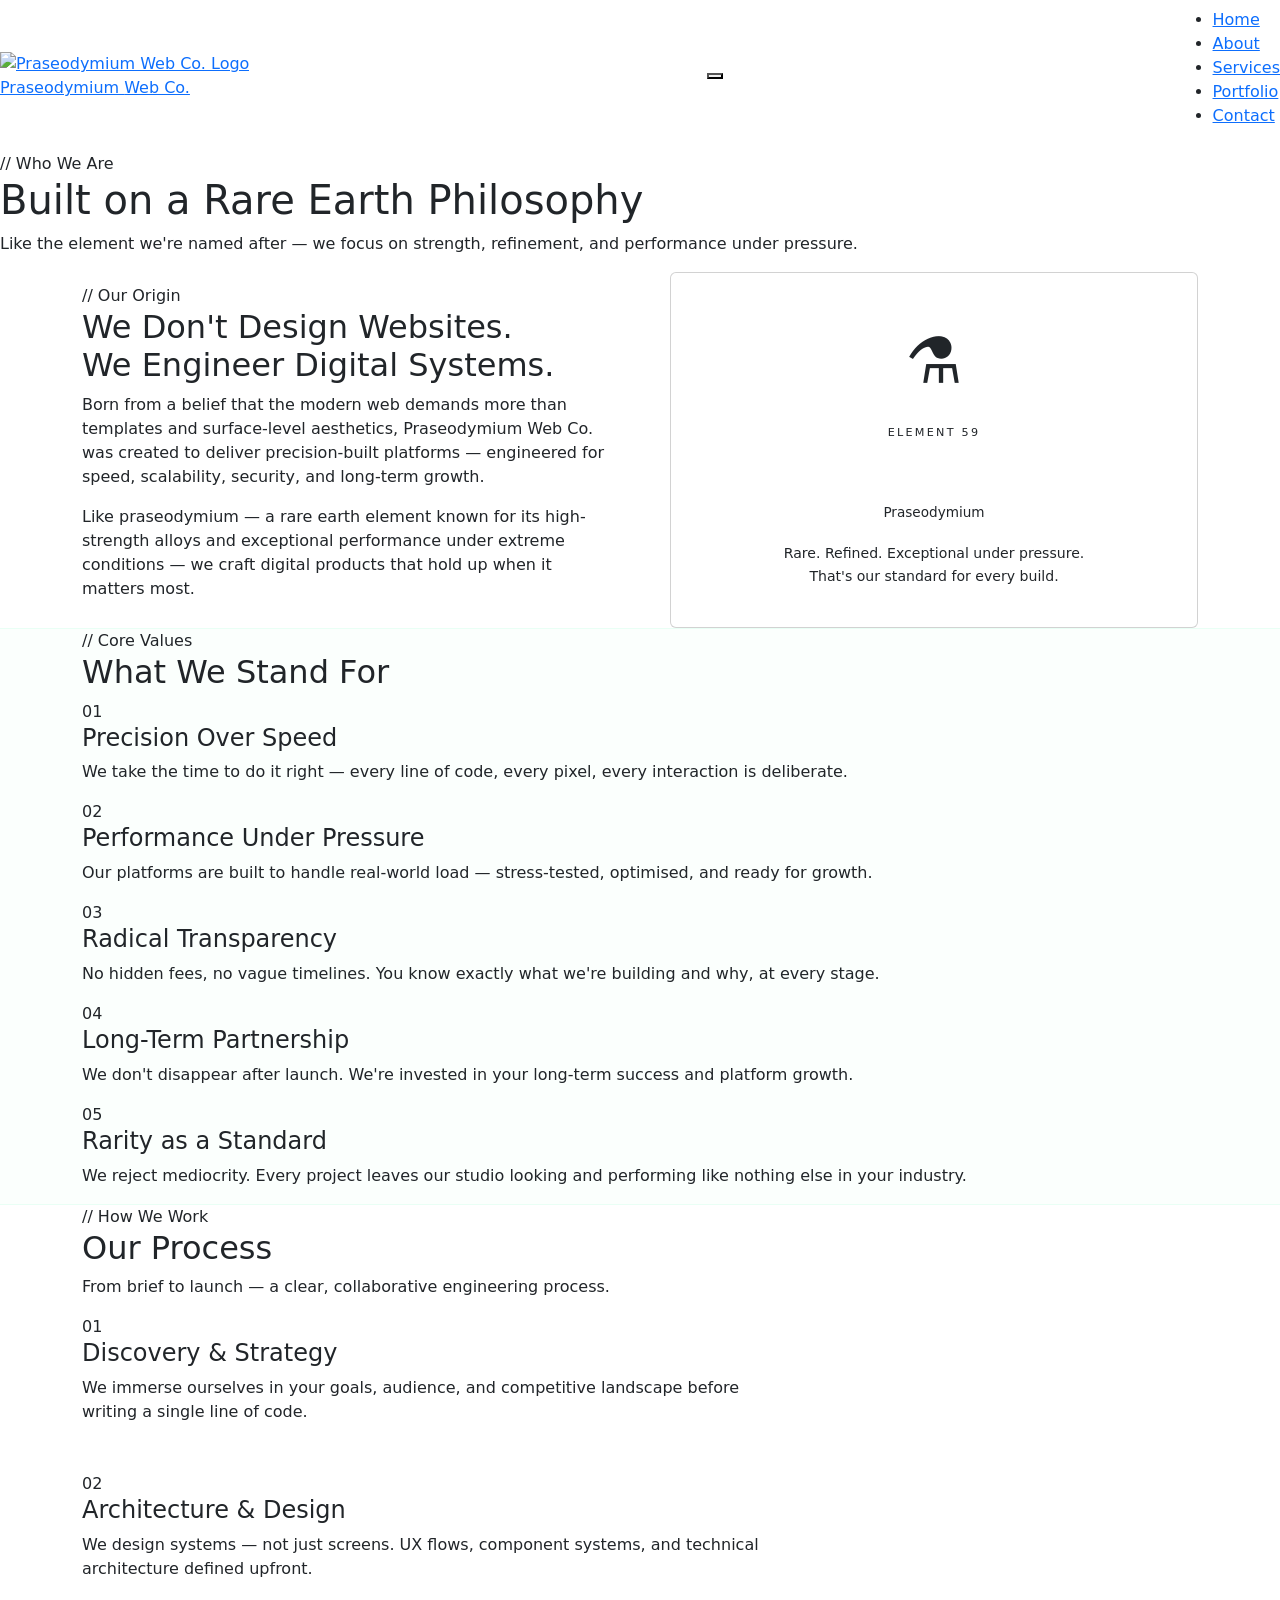
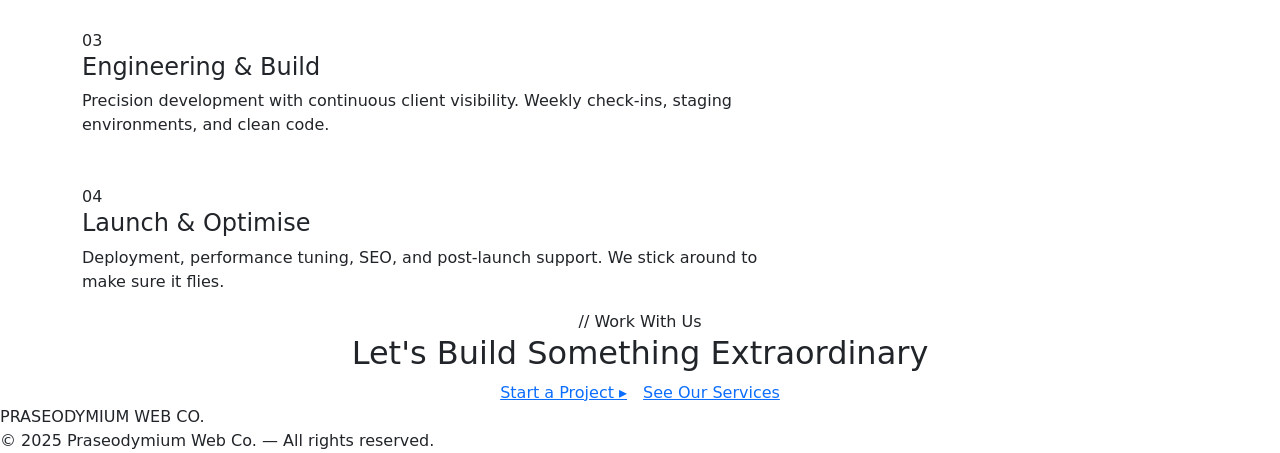
==== about.html @ 17d99cbe "Add Bootstrap CSS and change page title to 'Contact' Added Bootstrap CSS link and updated title." ====
<!DOCTYPE html>
<html lang="en">
<head>
  <meta charset="UTF-8">
  <meta name="viewport" content="width=device-width, initial-scale=1">
  <title>About — Praseodymium Web Co.</title>
  <link rel="stylesheet" href="css/style.css">
  <link href="https://cdn.jsdelivr.net/npm/bootstrap@5.3.3/dist/css/bootstrap.min.css" rel="stylesheet">
  <title>Contact — Praseodymium Web Co.</title>
</head>
<body>

<!-- NAVBAR -->
<nav class="navbar">
  <a class="nav-logo" href="index.html">
    <img src="assets/logo.png" alt="Praseodymium Web Co. Logo">
    <div class="nav-logo-text">
      Praseodymium
      <span>Web Co.</span>
    </div>
  </a>
  <button class="nav-toggle" aria-label="Toggle menu">
    <span></span><span></span><span></span>
  </button>
  <ul class="nav-links">
    <li><a href="index.html">Home</a></li>
    <li><a href="about.html">About</a></li>
    <li><a href="services.html">Services</a></li>
    <li><a href="portfolio.html">Portfolio</a></li>
    <li><a href="contact.html" class="nav-cta">Contact</a></li>
  </ul>
</nav>

<div class="page-content">

  <!-- PAGE HERO -->
  <div class="page-hero">
    <div class="section-label">// Who We Are</div>
    <h1>Built on a <span class="hl-green">Rare Earth</span> Philosophy</h1>
    <p>Like the element we're named after — we focus on strength, refinement, and performance under pressure.</p>
  </div>

  <!-- ORIGIN -->
  <section>
    <div class="container">
      <div style="display:grid; grid-template-columns:1fr 1fr; gap:60px; align-items:center;" class="reveal">
        <div>
          <div class="section-label">// Our Origin</div>
          <h2 class="section-title">We Don't <span class="hl-green">Design Websites.</span><br>We Engineer Digital Systems.</h2>
          <p style="color:var(--text-dim); margin-bottom:16px;">
            Born from a belief that the modern web demands more than templates and surface-level aesthetics,
            Praseodymium Web Co. was created to deliver precision-built platforms — engineered for speed,
            scalability, security, and long-term growth.
          </p>
          <p style="color:var(--text-dim);">
            Like praseodymium — a rare earth element known for its high-strength alloys and exceptional
            performance under extreme conditions — we craft digital products that hold up when it matters most.
          </p>
        </div>
        <div>
          <div class="card" style="padding:40px; text-align:center;">
            <div style="font-size:4rem; margin-bottom:16px; filter:drop-shadow(0 0 16px var(--green-glow));">⚗️</div>
            <div style="font-family:var(--font-mono); font-size:0.7rem; color:var(--green); letter-spacing:0.2em; margin-bottom:8px;">ELEMENT 59</div>
            <div style="font-family:var(--font-head); font-size:2rem; font-weight:900; color:#fff; margin-bottom:4px;">Pr</div>
            <div style="font-family:var(--font-head); font-size:0.85rem; color:var(--text-dim);">Praseodymium</div>
            <div style="margin-top:20px; font-size:0.88rem; color:var(--text-dim); line-height:1.6;">
              Rare. Refined. Exceptional under pressure.<br>
              That's our standard for every build.
            </div>
          </div>
        </div>
      </div>
    </div>
  </section>

  <!-- VALUES -->
  <section style="background: rgba(0,255,136,0.015); border-top:1px solid rgba(0,255,136,0.07); border-bottom:1px solid rgba(0,255,136,0.07);">
    <div class="container">
      <div class="reveal">
        <div class="section-label">// Core Values</div>
        <h2 class="section-title">What We <span class="hl-blue">Stand For</span></h2>
      </div>
      <div class="values-list reveal">
        <div class="value-row">
          <span class="value-num">01</span>
          <div>
            <h4>Precision Over Speed</h4>
            <p>We take the time to do it right — every line of code, every pixel, every interaction is deliberate.</p>
          </div>
        </div>
        <div class="value-row">
          <span class="value-num">02</span>
          <div>
            <h4>Performance Under Pressure</h4>
            <p>Our platforms are built to handle real-world load — stress-tested, optimised, and ready for growth.</p>
          </div>
        </div>
        <div class="value-row">
          <span class="value-num">03</span>
          <div>
            <h4>Radical Transparency</h4>
            <p>No hidden fees, no vague timelines. You know exactly what we're building and why, at every stage.</p>
          </div>
        </div>
        <div class="value-row">
          <span class="value-num">04</span>
          <div>
            <h4>Long-Term Partnership</h4>
            <p>We don't disappear after launch. We're invested in your long-term success and platform growth.</p>
          </div>
        </div>
        <div class="value-row">
          <span class="value-num">05</span>
          <div>
            <h4>Rarity as a Standard</h4>
            <p>We reject mediocrity. Every project leaves our studio looking and performing like nothing else in your industry.</p>
          </div>
        </div>
      </div>
    </div>
  </section>

  <!-- PROCESS -->
  <section>
    <div class="container">
      <div class="reveal">
        <div class="section-label">// How We Work</div>
        <h2 class="section-title">Our <span class="hl-green">Process</span></h2>
        <p class="section-sub">From brief to launch — a clear, collaborative engineering process.</p>
      </div>
      <div style="display:flex; flex-direction:column; gap:32px; max-width:680px;" class="reveal">
        <div class="process-step">
          <div class="step-num">01</div>
          <div class="step-content">
            <h4>Discovery &amp; Strategy</h4>
            <p>We immerse ourselves in your goals, audience, and competitive landscape before writing a single line of code.</p>
          </div>
        </div>
        <div class="process-step">
          <div class="step-num">02</div>
          <div class="step-content">
            <h4>Architecture &amp; Design</h4>
            <p>We design systems — not just screens. UX flows, component systems, and technical architecture defined upfront.</p>
          </div>
        </div>
        <div class="process-step">
          <div class="step-num">03</div>
          <div class="step-content">
            <h4>Engineering &amp; Build</h4>
            <p>Precision development with continuous client visibility. Weekly check-ins, staging environments, and clean code.</p>
          </div>
        </div>
        <div class="process-step">
          <div class="step-num">04</div>
          <div class="step-content">
            <h4>Launch &amp; Optimise</h4>
            <p>Deployment, performance tuning, SEO, and post-launch support. We stick around to make sure it flies.</p>
          </div>
        </div>
      </div>
    </div>
  </section>

  <!-- CTA -->
  <section style="text-align:center;">
    <div class="container reveal">
      <div class="section-label">// Work With Us</div>
      <h2 class="section-title">Let's Build <span class="hl-green">Something Extraordinary</span></h2>
      <div style="display:flex; gap:16px; justify-content:center; flex-wrap:wrap; margin-top:8px;">
        <a href="contact.html" class="btn-primary">Start a Project ▸</a>
        <a href="services.html" class="btn-outline">See Our Services</a>
      </div>
    </div>
  </section>

</div>

<footer>
  <div class="footer-inner">
    <div class="footer-logo">PRASEODYMIUM WEB CO.</div>
    <div class="footer-copy">© 2025 Praseodymium Web Co. — All rights reserved.</div>
  </div>
</footer>

<script src="js/main.js"></script>
</body>
</html>
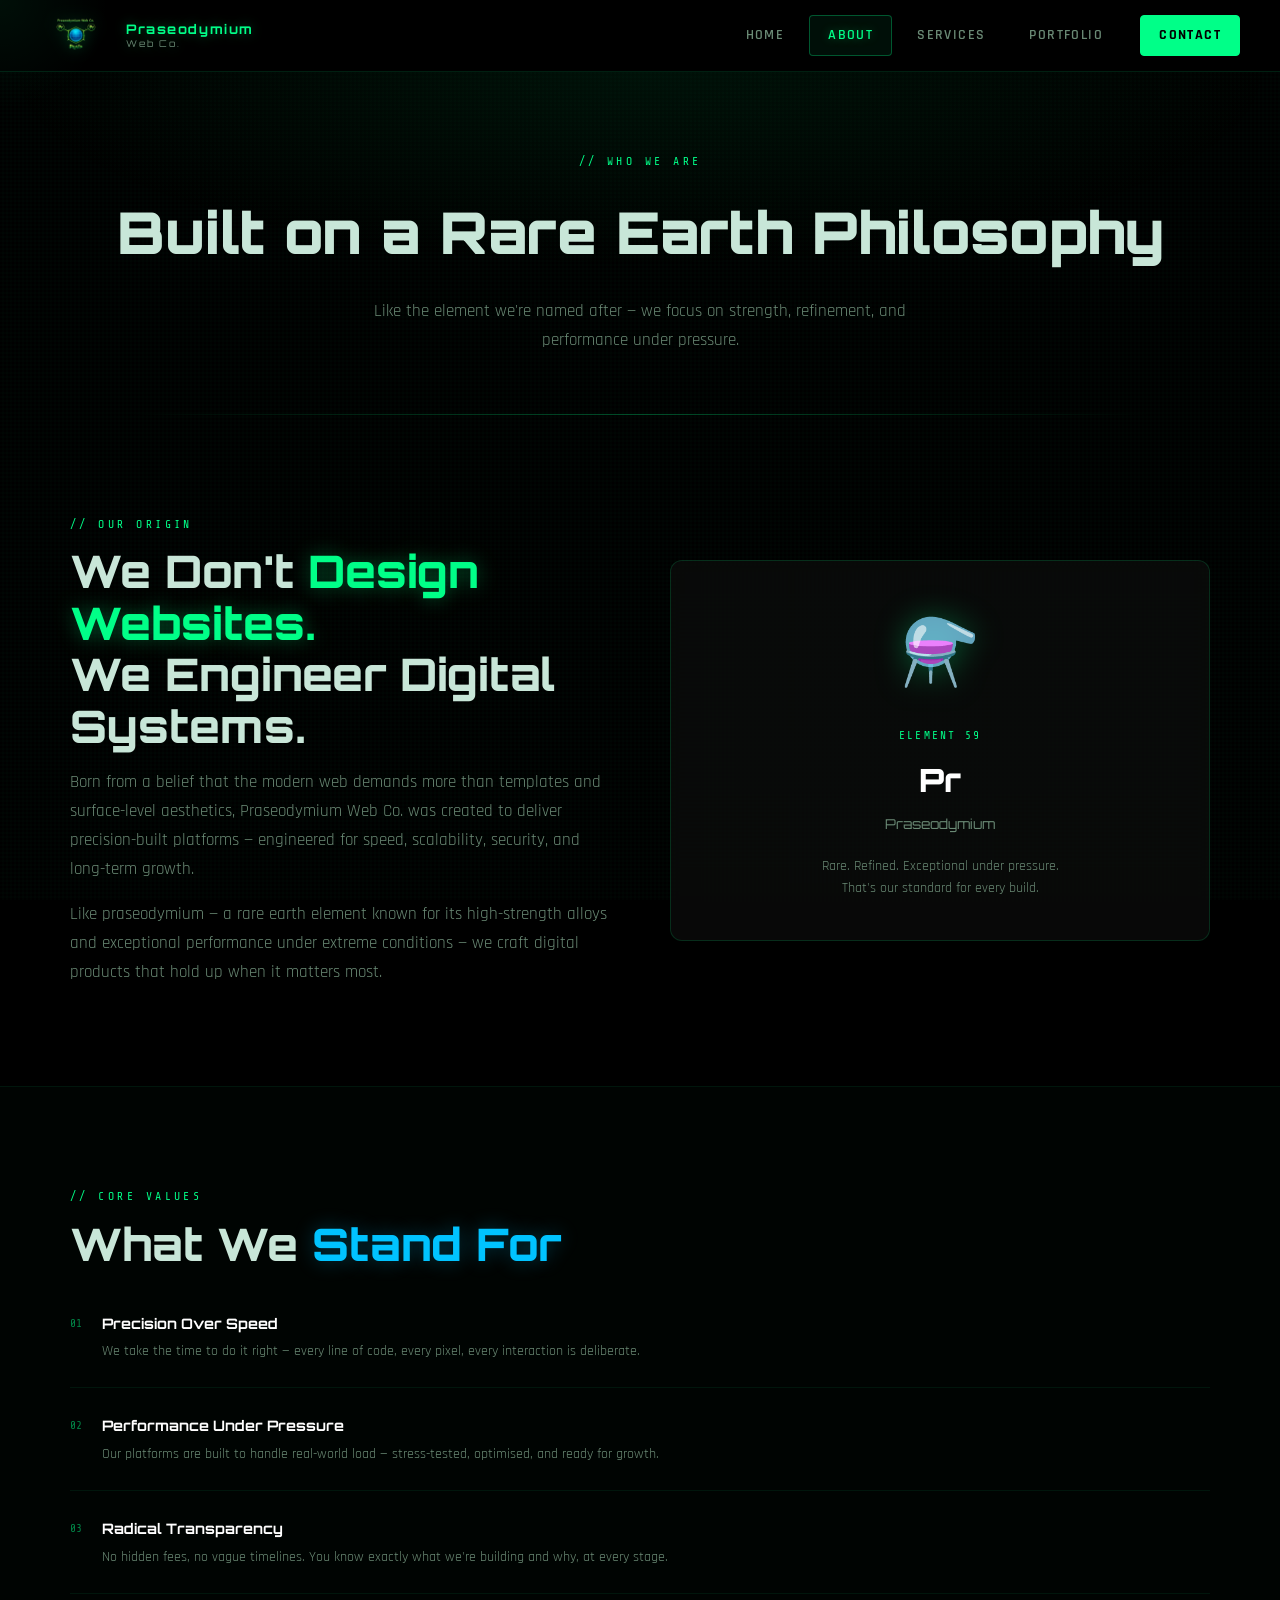
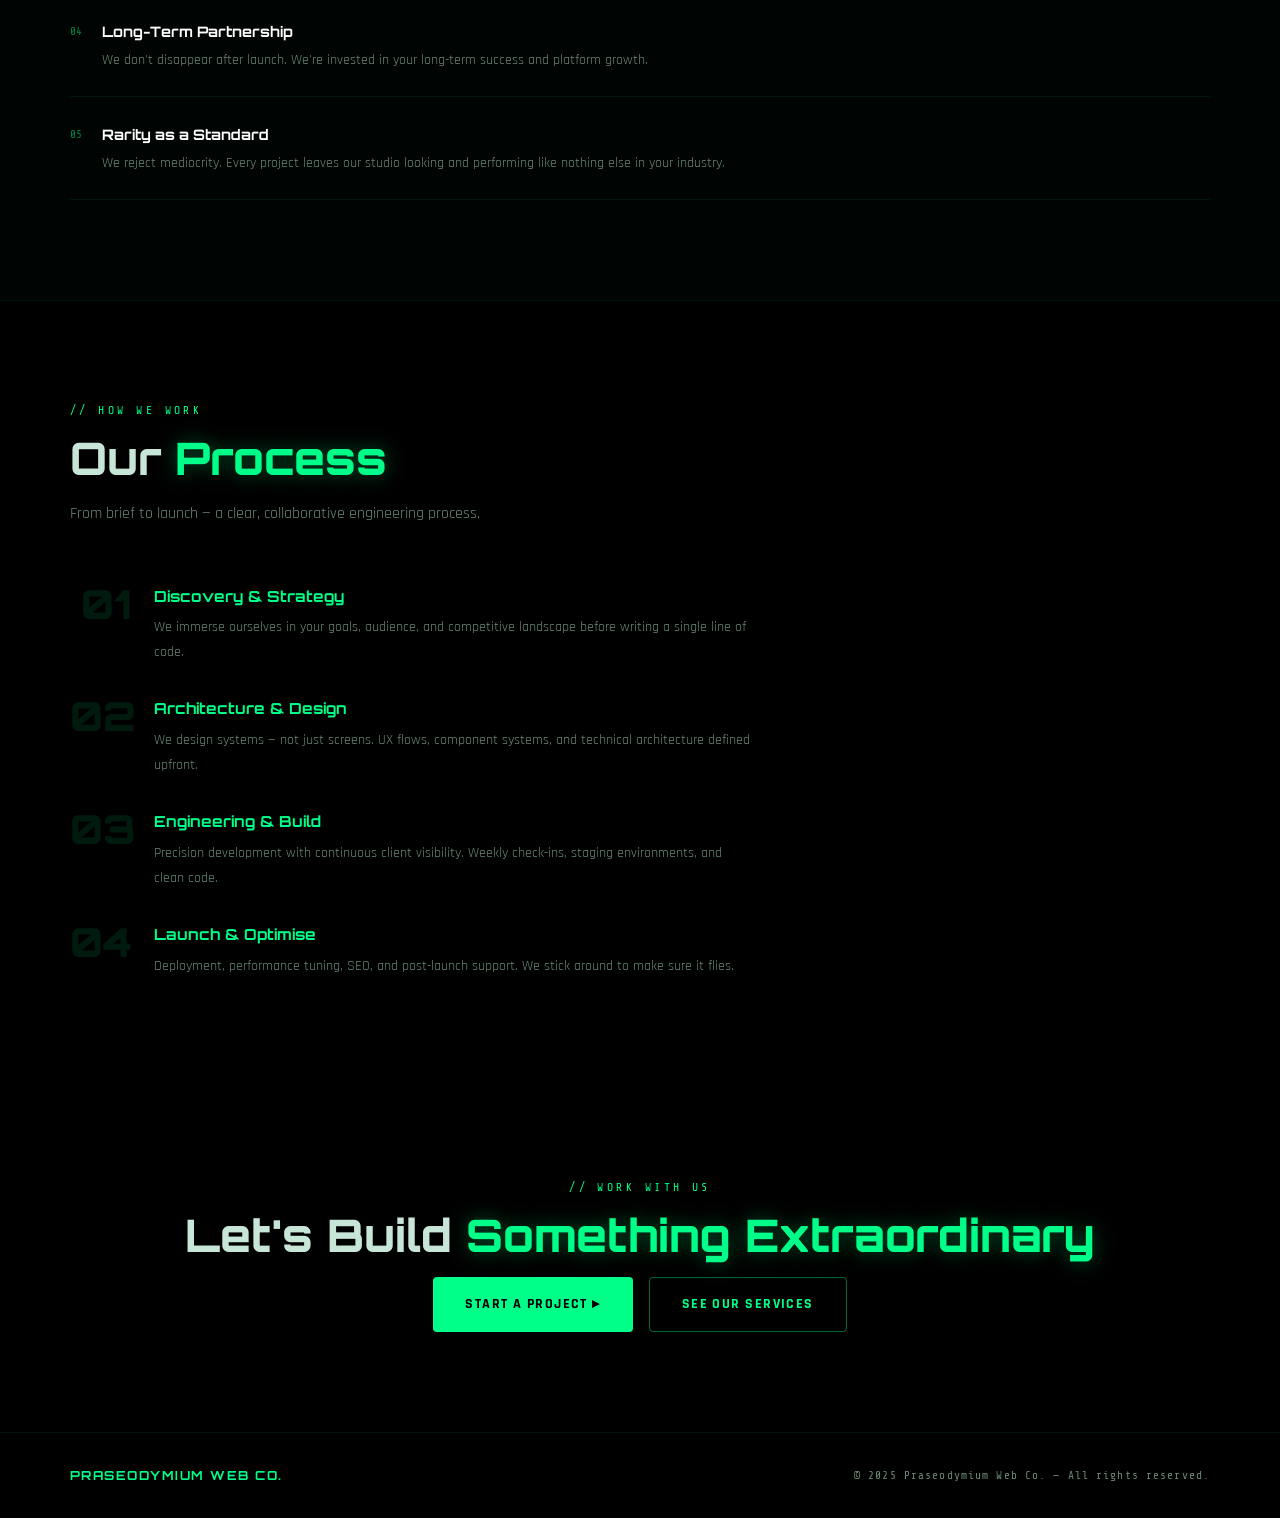
==== commit a4b00250: "first commit" ====
--- a/about.html
+++ b/about.html
@@ -5,8 +5,6 @@
   <meta name="viewport" content="width=device-width, initial-scale=1">
   <title>About — Praseodymium Web Co.</title>
   <link rel="stylesheet" href="css/style.css">
-  <link href="https://cdn.jsdelivr.net/npm/bootstrap@5.3.3/dist/css/bootstrap.min.css" rel="stylesheet">
-  <title>Contact — Praseodymium Web Co.</title>
 </head>
 <body>
 
--- a/css/style.css
+++ b/css/style.css
@@ -0,0 +1,1012 @@
+/* ======================================================
+   PRASEODYMIUM WEB CO. — Global Stylesheet
+   ====================================================== */
+
+@import url('https://fonts.googleapis.com/css2?family=Orbitron:wght@400;700;800;900&family=Rajdhani:wght@300;400;500;600;700&family=Share+Tech+Mono&display=swap');
+
+:root {
+  --green: #00ff88;
+  --green-dim: #00cc6a;
+  --green-glow: rgba(0,255,136,0.35);
+  --blue: #00c3ff;
+  --blue-dim: #0088cc;
+  --blue-glow: rgba(0,195,255,0.3);
+  --dark: #000000;
+  --dark-2: #060c0a;
+  --dark-3: #0a1510;
+  --card-bg: rgba(255,255,255,0.03);
+  --card-border: rgba(0,255,136,0.15);
+  --text: #c8e6d8;
+  --text-dim: #6a8a75;
+  --font-head: 'Orbitron', sans-serif;
+  --font-body: 'Rajdhani', sans-serif;
+  --font-mono: 'Share Tech Mono', monospace;
+  --nav-h: 72px;
+}
+
+*, *::before, *::after { box-sizing: border-box; margin: 0; padding: 0; }
+
+html { scroll-behavior: smooth; }
+
+body {
+  background: var(--dark);
+  color: var(--text);
+  font-family: var(--font-body);
+  font-size: 17px;
+  line-height: 1.7;
+  overflow-x: hidden;
+  min-height: 100vh;
+}
+
+/* ── Grid noise texture overlay ── */
+body::before {
+  content: '';
+  position: fixed;
+  inset: 0;
+  background-image:
+    repeating-linear-gradient(0deg, transparent, transparent 2px, rgba(0,255,136,0.012) 2px, rgba(0,255,136,0.012) 4px),
+    repeating-linear-gradient(90deg, transparent, transparent 2px, rgba(0,255,136,0.012) 2px, rgba(0,255,136,0.012) 4px);
+  pointer-events: none;
+  z-index: 0;
+}
+
+/* ======================================================
+   NAVBAR
+   ====================================================== */
+
+.navbar {
+  position: fixed;
+  top: 0; left: 0; right: 0;
+  height: var(--nav-h);
+  background: rgba(0,0,0,0.88);
+  backdrop-filter: blur(18px);
+  border-bottom: 1px solid rgba(0,255,136,0.12);
+  display: flex;
+  align-items: center;
+  z-index: 1000;
+  padding: 0 40px;
+  gap: 24px;
+}
+
+.nav-logo {
+  display: flex;
+  align-items: center;
+  gap: 14px;
+  text-decoration: none;
+  flex-shrink: 0;
+}
+
+.nav-logo img {
+  height: 48px;
+  width: auto;
+  filter: drop-shadow(0 0 8px var(--green-glow));
+}
+
+.nav-logo-text {
+  font-family: var(--font-head);
+  font-size: 0.82rem;
+  font-weight: 700;
+  letter-spacing: 0.12em;
+  color: var(--green);
+  line-height: 1.2;
+  text-shadow: 0 0 12px var(--green-glow);
+}
+
+.nav-logo-text span {
+  display: block;
+  font-size: 0.58rem;
+  color: var(--text-dim);
+  letter-spacing: 0.2em;
+  font-weight: 400;
+}
+
+.nav-links {
+  display: flex;
+  align-items: center;
+  gap: 6px;
+  margin-left: auto;
+  list-style: none;
+}
+
+.nav-links a {
+  display: block;
+  padding: 8px 18px;
+  font-family: var(--font-body);
+  font-weight: 600;
+  font-size: 0.88rem;
+  letter-spacing: 0.1em;
+  text-transform: uppercase;
+  color: var(--text-dim);
+  text-decoration: none;
+  border: 1px solid transparent;
+  border-radius: 4px;
+  transition: all 0.25s ease;
+  position: relative;
+}
+
+.nav-links a:hover,
+.nav-links a.active {
+  color: var(--green);
+  border-color: rgba(0,255,136,0.3);
+  background: rgba(0,255,136,0.06);
+  text-shadow: 0 0 10px var(--green-glow);
+}
+
+.nav-cta {
+  background: var(--green) !important;
+  color: #000 !important;
+  border-color: var(--green) !important;
+  font-weight: 700 !important;
+  margin-left: 12px;
+  transition: all 0.25s ease;
+}
+
+.nav-cta:hover {
+  background: #fff !important;
+  color: #000 !important;
+  border-color: #fff !important;
+  box-shadow: 0 0 24px var(--green-glow) !important;
+  text-shadow: none !important;
+}
+
+/* Hamburger */
+.nav-toggle {
+  display: none;
+  flex-direction: column;
+  gap: 5px;
+  cursor: pointer;
+  margin-left: auto;
+  padding: 6px;
+  background: none;
+  border: none;
+}
+
+.nav-toggle span {
+  display: block;
+  width: 24px;
+  height: 2px;
+  background: var(--green);
+  border-radius: 2px;
+  transition: all 0.3s ease;
+}
+
+/* ======================================================
+   INTRO DOOR ANIMATION
+   ====================================================== */
+
+#intro-screen {
+  position: fixed;
+  inset: 0;
+  background: #000;
+  display: flex;
+  justify-content: center;
+  align-items: center;
+  z-index: 9999;
+  transition: opacity 1s ease 0.3s;
+  flex-direction: column;
+  gap: 20px;
+}
+
+#intro-screen.hidden {
+  opacity: 0;
+  pointer-events: none;
+}
+
+.intro-door {
+  display: flex;
+  align-items: center;
+  overflow: hidden;
+}
+
+.door-left, .door-right {
+  font-family: var(--font-head);
+  font-size: clamp(2.5rem, 7vw, 5rem);
+  font-weight: 900;
+  letter-spacing: 0.04em;
+  text-transform: uppercase;
+  background: linear-gradient(180deg, #fff 0%, #d0d0d0 30%, #888 55%, #ddd 75%, #666 90%, #fff 100%);
+  -webkit-background-clip: text;
+  -webkit-text-fill-color: transparent;
+  background-clip: text;
+  filter: drop-shadow(0 0 20px rgba(255,255,255,0.25));
+  transition: transform 1.4s cubic-bezier(0.77,0,0.18,1);
+}
+
+.door-left { padding-right: 8px; }
+.door-right { padding-left: 8px; }
+
+.intro-door.split .door-left { transform: translateX(-120%); }
+.intro-door.split .door-right { transform: translateX(120%); }
+
+.intro-tagline {
+  font-family: var(--font-mono);
+  font-size: 0.8rem;
+  color: var(--green);
+  letter-spacing: 0.2em;
+  text-transform: uppercase;
+  opacity: 0;
+  animation: fadeInTagline 0.6s ease 0.8s forwards;
+}
+
+@keyframes fadeInTagline {
+  to { opacity: 0.7; }
+}
+
+.intro-bar {
+  width: 200px;
+  height: 2px;
+  background: rgba(0,255,136,0.15);
+  border-radius: 2px;
+  overflow: hidden;
+  opacity: 0;
+  animation: fadeInTagline 0.3s ease 0.5s forwards;
+}
+
+.intro-bar-fill {
+  height: 100%;
+  background: var(--green);
+  box-shadow: 0 0 10px var(--green-glow);
+  width: 0;
+  animation: fillBar 1.6s ease 0.5s forwards;
+}
+
+@keyframes fillBar {
+  to { width: 100%; }
+}
+
+/* ======================================================
+   PAGE WRAPPER
+   ====================================================== */
+
+.page-content {
+  padding-top: var(--nav-h);
+  position: relative;
+  z-index: 1;
+}
+
+/* ======================================================
+   HERO SECTION (index.html)
+   ====================================================== */
+
+.hero {
+  min-height: 100vh;
+  display: flex;
+  align-items: center;
+  padding: 80px 40px 60px;
+  position: relative;
+  overflow: hidden;
+}
+
+.hero-bg {
+  position: absolute;
+  inset: 0;
+  background:
+    radial-gradient(ellipse 80% 60% at 60% 50%, rgba(0,100,50,0.18) 0%, transparent 70%),
+    radial-gradient(ellipse 40% 40% at 20% 80%, rgba(0,150,80,0.08) 0%, transparent 60%);
+}
+
+/* Animated grid lines */
+.hero-grid {
+  position: absolute;
+  inset: 0;
+  background-image:
+    linear-gradient(rgba(0,255,136,0.04) 1px, transparent 1px),
+    linear-gradient(90deg, rgba(0,255,136,0.04) 1px, transparent 1px);
+  background-size: 60px 60px;
+  animation: gridShift 20s linear infinite;
+}
+
+@keyframes gridShift {
+  from { background-position: 0 0; }
+  to { background-position: 60px 60px; }
+}
+
+.hero-content {
+  position: relative;
+  z-index: 2;
+  max-width: 700px;
+}
+
+.hero-label {
+  font-family: var(--font-mono);
+  font-size: 0.78rem;
+  color: var(--green);
+  letter-spacing: 0.25em;
+  text-transform: uppercase;
+  margin-bottom: 20px;
+  opacity: 0;
+  animation: slideUp 0.7s ease 0.2s forwards;
+}
+
+.hero h1 {
+  font-family: var(--font-head);
+  font-size: clamp(2.4rem, 5.5vw, 4.2rem);
+  font-weight: 900;
+  line-height: 1.1;
+  margin-bottom: 24px;
+  opacity: 0;
+  animation: slideUp 0.7s ease 0.4s forwards;
+}
+
+.hero h1 .line-green { color: var(--green); text-shadow: 0 0 30px var(--green-glow); }
+.hero h1 .line-blue  { color: var(--blue);  text-shadow: 0 0 30px var(--blue-glow); }
+
+.hero-desc {
+  font-size: 1.08rem;
+  color: var(--text-dim);
+  max-width: 520px;
+  margin-bottom: 40px;
+  opacity: 0;
+  animation: slideUp 0.7s ease 0.6s forwards;
+}
+
+.hero-btns {
+  display: flex;
+  gap: 16px;
+  flex-wrap: wrap;
+  opacity: 0;
+  animation: slideUp 0.7s ease 0.8s forwards;
+}
+
+@keyframes slideUp {
+  from { opacity: 0; transform: translateY(28px); }
+  to   { opacity: 1; transform: translateY(0); }
+}
+
+/* Floating element right side */
+.hero-visual {
+  position: absolute;
+  right: 8%;
+  top: 50%;
+  transform: translateY(-50%);
+  width: 360px;
+  height: 360px;
+  pointer-events: none;
+  z-index: 2;
+  opacity: 0;
+  animation: fadeVisual 1.2s ease 1s forwards;
+}
+
+@keyframes fadeVisual {
+  to { opacity: 1; }
+}
+
+.hero-orb {
+  position: absolute;
+  inset: 0;
+  border-radius: 50%;
+  background: radial-gradient(circle, rgba(0,255,136,0.08) 0%, transparent 70%);
+  border: 1px solid rgba(0,255,136,0.15);
+  animation: orbPulse 4s ease-in-out infinite;
+}
+
+.hero-orb::before {
+  content: '';
+  position: absolute;
+  inset: 20px;
+  border-radius: 50%;
+  border: 1px solid rgba(0,255,136,0.1);
+  animation: orbPulse 4s ease-in-out infinite reverse;
+}
+
+@keyframes orbPulse {
+  0%, 100% { transform: scale(1); opacity: 1; }
+  50% { transform: scale(1.04); opacity: 0.7; }
+}
+
+/* ======================================================
+   BUTTONS
+   ====================================================== */
+
+.btn-primary {
+  display: inline-flex;
+  align-items: center;
+  gap: 10px;
+  padding: 14px 32px;
+  background: var(--green);
+  color: #000;
+  font-family: var(--font-body);
+  font-weight: 700;
+  font-size: 0.9rem;
+  letter-spacing: 0.1em;
+  text-transform: uppercase;
+  text-decoration: none;
+  border: none;
+  border-radius: 4px;
+  cursor: pointer;
+  transition: all 0.25s ease;
+  position: relative;
+  overflow: hidden;
+}
+
+.btn-primary::before {
+  content: '';
+  position: absolute;
+  inset: 0;
+  background: rgba(255,255,255,0.15);
+  transform: translateX(-100%);
+  transition: transform 0.3s ease;
+}
+
+.btn-primary:hover::before { transform: translateX(0); }
+.btn-primary:hover { box-shadow: 0 0 30px var(--green-glow), 0 4px 16px rgba(0,0,0,0.4); }
+
+.btn-outline {
+  display: inline-flex;
+  align-items: center;
+  gap: 10px;
+  padding: 14px 32px;
+  background: transparent;
+  color: var(--green);
+  font-family: var(--font-body);
+  font-weight: 700;
+  font-size: 0.9rem;
+  letter-spacing: 0.1em;
+  text-transform: uppercase;
+  text-decoration: none;
+  border: 1px solid rgba(0,255,136,0.4);
+  border-radius: 4px;
+  cursor: pointer;
+  transition: all 0.25s ease;
+}
+
+.btn-outline:hover {
+  background: rgba(0,255,136,0.08);
+  border-color: var(--green);
+  box-shadow: 0 0 20px var(--green-glow);
+}
+
+/* ======================================================
+   SECTION BASE
+   ====================================================== */
+
+section {
+  padding: 100px 40px;
+  position: relative;
+}
+
+.container {
+  max-width: 1140px;
+  margin: 0 auto;
+}
+
+.section-label {
+  font-family: var(--font-mono);
+  font-size: 0.72rem;
+  color: var(--green);
+  letter-spacing: 0.3em;
+  text-transform: uppercase;
+  margin-bottom: 12px;
+}
+
+.section-title {
+  font-family: var(--font-head);
+  font-size: clamp(1.8rem, 3.5vw, 2.8rem);
+  font-weight: 800;
+  margin-bottom: 16px;
+  line-height: 1.15;
+}
+
+.section-title .hl-green { color: var(--green); text-shadow: 0 0 20px var(--green-glow); }
+.section-title .hl-blue  { color: var(--blue);  text-shadow: 0 0 20px var(--blue-glow); }
+
+.section-sub {
+  color: var(--text-dim);
+  max-width: 540px;
+  margin-bottom: 56px;
+  font-size: 1rem;
+}
+
+/* ======================================================
+   CARDS
+   ====================================================== */
+
+.card {
+  background: var(--card-bg);
+  border: 1px solid var(--card-border);
+  border-radius: 12px;
+  padding: 36px 32px;
+  backdrop-filter: blur(12px);
+  transition: all 0.35s ease;
+  position: relative;
+  overflow: hidden;
+}
+
+.card::before {
+  content: '';
+  position: absolute;
+  top: 0; left: 0; right: 0;
+  height: 2px;
+  background: linear-gradient(90deg, transparent, var(--green), transparent);
+  opacity: 0;
+  transition: opacity 0.35s ease;
+}
+
+.card:hover {
+  border-color: rgba(0,255,136,0.4);
+  transform: translateY(-6px);
+  box-shadow: 0 20px 60px rgba(0,0,0,0.5), 0 0 30px rgba(0,255,136,0.06);
+}
+
+.card:hover::before { opacity: 1; }
+
+.card-icon {
+  width: 52px;
+  height: 52px;
+  border-radius: 10px;
+  background: rgba(0,255,136,0.1);
+  border: 1px solid rgba(0,255,136,0.2);
+  display: flex;
+  align-items: center;
+  justify-content: center;
+  font-size: 1.5rem;
+  margin-bottom: 20px;
+}
+
+.card h3 {
+  font-family: var(--font-head);
+  font-size: 1rem;
+  font-weight: 700;
+  color: var(--green);
+  margin-bottom: 10px;
+  letter-spacing: 0.05em;
+}
+
+.card p {
+  color: var(--text-dim);
+  font-size: 0.95rem;
+  line-height: 1.65;
+}
+
+/* ======================================================
+   GRID LAYOUTS
+   ====================================================== */
+
+.grid-3 {
+  display: grid;
+  grid-template-columns: repeat(auto-fit, minmax(280px, 1fr));
+  gap: 24px;
+}
+
+.grid-2 {
+  display: grid;
+  grid-template-columns: repeat(auto-fit, minmax(340px, 1fr));
+  gap: 24px;
+}
+
+/* ======================================================
+   STAT STRIP
+   ====================================================== */
+
+.stat-strip {
+  background: rgba(0,255,136,0.04);
+  border-top: 1px solid rgba(0,255,136,0.1);
+  border-bottom: 1px solid rgba(0,255,136,0.1);
+  padding: 48px 40px;
+}
+
+.stat-strip .container {
+  display: flex;
+  justify-content: space-around;
+  flex-wrap: wrap;
+  gap: 32px;
+}
+
+.stat-item {
+  text-align: center;
+}
+
+.stat-num {
+  font-family: var(--font-head);
+  font-size: 2.8rem;
+  font-weight: 900;
+  color: var(--green);
+  text-shadow: 0 0 20px var(--green-glow);
+  display: block;
+  line-height: 1;
+  margin-bottom: 6px;
+}
+
+.stat-label {
+  font-family: var(--font-mono);
+  font-size: 0.72rem;
+  color: var(--text-dim);
+  letter-spacing: 0.2em;
+  text-transform: uppercase;
+}
+
+/* ======================================================
+   PAGE HERO (sub-pages)
+   ====================================================== */
+
+.page-hero {
+  padding: 80px 40px 60px;
+  background:
+    radial-gradient(ellipse 70% 80% at 50% 0%, rgba(0,80,40,0.2) 0%, transparent 70%);
+  text-align: center;
+  position: relative;
+  overflow: hidden;
+}
+
+.page-hero::after {
+  content: '';
+  position: absolute;
+  bottom: 0; left: 10%; right: 10%;
+  height: 1px;
+  background: linear-gradient(90deg, transparent, rgba(0,255,136,0.3), transparent);
+}
+
+.page-hero h1 {
+  font-family: var(--font-head);
+  font-size: clamp(2rem, 5vw, 3.6rem);
+  font-weight: 900;
+  margin-bottom: 16px;
+}
+
+.page-hero p {
+  color: var(--text-dim);
+  max-width: 560px;
+  margin: 0 auto;
+  font-size: 1.05rem;
+}
+
+/* ======================================================
+   REVEAL ANIMATION
+   ====================================================== */
+
+.reveal {
+  opacity: 0;
+  transform: translateY(36px);
+  transition: opacity 0.8s ease, transform 0.8s ease;
+}
+
+.reveal.in-view {
+  opacity: 1;
+  transform: none;
+}
+
+/* Staggered children */
+.reveal-stagger > * {
+  opacity: 0;
+  transform: translateY(28px);
+  transition: opacity 0.7s ease, transform 0.7s ease;
+}
+
+.reveal-stagger.in-view > *:nth-child(1) { opacity:1; transform:none; transition-delay:0.05s; }
+.reveal-stagger.in-view > *:nth-child(2) { opacity:1; transform:none; transition-delay:0.15s; }
+.reveal-stagger.in-view > *:nth-child(3) { opacity:1; transform:none; transition-delay:0.25s; }
+.reveal-stagger.in-view > *:nth-child(4) { opacity:1; transform:none; transition-delay:0.35s; }
+.reveal-stagger.in-view > *:nth-child(5) { opacity:1; transform:none; transition-delay:0.45s; }
+.reveal-stagger.in-view > *:nth-child(6) { opacity:1; transform:none; transition-delay:0.55s; }
+
+/* ======================================================
+   PORTFOLIO CARDS
+   ====================================================== */
+
+.portfolio-card {
+  background: var(--card-bg);
+  border: 1px solid var(--card-border);
+  border-radius: 12px;
+  overflow: hidden;
+  transition: all 0.35s ease;
+  cursor: pointer;
+}
+
+.portfolio-card:hover {
+  border-color: rgba(0,255,136,0.4);
+  transform: translateY(-6px);
+  box-shadow: 0 24px 60px rgba(0,0,0,0.5);
+}
+
+.portfolio-thumb {
+  height: 200px;
+  background: var(--dark-3);
+  display: flex;
+  align-items: center;
+  justify-content: center;
+  font-size: 3rem;
+  position: relative;
+  overflow: hidden;
+}
+
+.portfolio-thumb::before {
+  content: '';
+  position: absolute;
+  inset: 0;
+  background: linear-gradient(135deg, rgba(0,255,136,0.05), rgba(0,195,255,0.05));
+}
+
+.portfolio-thumb-overlay {
+  position: absolute;
+  inset: 0;
+  background: rgba(0,255,136,0.08);
+  opacity: 0;
+  transition: opacity 0.3s ease;
+  display: flex;
+  align-items: center;
+  justify-content: center;
+  font-family: var(--font-mono);
+  font-size: 0.75rem;
+  color: var(--green);
+  letter-spacing: 0.15em;
+}
+
+.portfolio-card:hover .portfolio-thumb-overlay { opacity: 1; }
+
+.portfolio-info {
+  padding: 24px;
+}
+
+.portfolio-tag {
+  font-family: var(--font-mono);
+  font-size: 0.68rem;
+  color: var(--green);
+  letter-spacing: 0.2em;
+  text-transform: uppercase;
+  margin-bottom: 8px;
+}
+
+.portfolio-info h3 {
+  font-family: var(--font-head);
+  font-size: 0.95rem;
+  font-weight: 700;
+  color: #fff;
+  margin-bottom: 6px;
+}
+
+.portfolio-info p {
+  font-size: 0.88rem;
+  color: var(--text-dim);
+}
+
+/* ======================================================
+   CONTACT
+   ====================================================== */
+
+.contact-block {
+  display: flex;
+  align-items: center;
+  gap: 20px;
+  padding: 28px 32px;
+  background: var(--card-bg);
+  border: 1px solid var(--card-border);
+  border-radius: 12px;
+  text-decoration: none;
+  transition: all 0.3s ease;
+  color: inherit;
+}
+
+.contact-block:hover {
+  border-color: rgba(0,255,136,0.4);
+  background: rgba(0,255,136,0.04);
+  transform: translateX(6px);
+}
+
+.contact-icon {
+  width: 52px;
+  height: 52px;
+  border-radius: 10px;
+  background: rgba(0,255,136,0.1);
+  border: 1px solid rgba(0,255,136,0.2);
+  display: flex;
+  align-items: center;
+  justify-content: center;
+  font-size: 1.4rem;
+  flex-shrink: 0;
+}
+
+.contact-label {
+  font-family: var(--font-mono);
+  font-size: 0.68rem;
+  color: var(--text-dim);
+  letter-spacing: 0.2em;
+  text-transform: uppercase;
+  margin-bottom: 4px;
+}
+
+.contact-value {
+  font-family: var(--font-head);
+  font-size: 1rem;
+  font-weight: 700;
+  color: var(--green);
+}
+
+/* ======================================================
+   FOOTER
+   ====================================================== */
+
+footer {
+  background: rgba(0,0,0,0.6);
+  border-top: 1px solid rgba(0,255,136,0.08);
+  padding: 32px 40px;
+  text-align: center;
+  position: relative;
+  z-index: 1;
+}
+
+.footer-inner {
+  max-width: 1140px;
+  margin: 0 auto;
+  display: flex;
+  align-items: center;
+  justify-content: space-between;
+  flex-wrap: wrap;
+  gap: 16px;
+}
+
+.footer-logo {
+  font-family: var(--font-head);
+  font-size: 0.78rem;
+  font-weight: 700;
+  color: var(--green);
+  letter-spacing: 0.12em;
+}
+
+.footer-copy {
+  font-family: var(--font-mono);
+  font-size: 0.7rem;
+  color: var(--text-dim);
+  letter-spacing: 0.1em;
+}
+
+/* ======================================================
+   ABOUT PAGE — TEAM / VALUES
+   ====================================================== */
+
+.values-list {
+  display: flex;
+  flex-direction: column;
+  gap: 1px;
+}
+
+.value-row {
+  display: flex;
+  align-items: flex-start;
+  gap: 20px;
+  padding: 24px 0;
+  border-bottom: 1px solid rgba(0,255,136,0.07);
+}
+
+.value-num {
+  font-family: var(--font-mono);
+  font-size: 0.7rem;
+  color: var(--green);
+  opacity: 0.5;
+  flex-shrink: 0;
+  padding-top: 3px;
+}
+
+.value-row h4 {
+  font-family: var(--font-head);
+  font-size: 0.9rem;
+  font-weight: 700;
+  color: #fff;
+  margin-bottom: 4px;
+}
+
+.value-row p { font-size: 0.9rem; color: var(--text-dim); }
+
+/* ======================================================
+   SERVICES PAGE — PRICING BADGE
+   ====================================================== */
+
+.service-card-lg {
+  background: var(--card-bg);
+  border: 1px solid var(--card-border);
+  border-radius: 14px;
+  padding: 40px;
+  transition: all 0.35s ease;
+  position: relative;
+}
+
+.service-card-lg:hover {
+  border-color: rgba(0,255,136,0.3);
+  box-shadow: 0 16px 50px rgba(0,0,0,0.4);
+}
+
+.service-card-lg .icon-lg {
+  font-size: 2.4rem;
+  margin-bottom: 20px;
+}
+
+.service-card-lg h3 {
+  font-family: var(--font-head);
+  font-size: 1.05rem;
+  font-weight: 700;
+  color: var(--green);
+  margin-bottom: 12px;
+}
+
+.service-card-lg p { color: var(--text-dim); font-size: 0.95rem; }
+
+.service-features {
+  list-style: none;
+  margin-top: 20px;
+  display: flex;
+  flex-direction: column;
+  gap: 8px;
+}
+
+.service-features li {
+  display: flex;
+  align-items: center;
+  gap: 10px;
+  font-size: 0.9rem;
+  color: var(--text-dim);
+}
+
+.service-features li::before {
+  content: '▸';
+  color: var(--green);
+  font-size: 0.75rem;
+}
+
+/* ======================================================
+   PROCESS STEPS
+   ====================================================== */
+
+.process-step {
+  display: flex;
+  gap: 24px;
+  align-items: flex-start;
+}
+
+.step-num {
+  font-family: var(--font-head);
+  font-size: 2.5rem;
+  font-weight: 900;
+  color: rgba(0,255,136,0.1);
+  line-height: 1;
+  flex-shrink: 0;
+  width: 60px;
+  text-align: right;
+}
+
+.step-content h4 {
+  font-family: var(--font-head);
+  font-size: 0.95rem;
+  font-weight: 700;
+  color: var(--green);
+  margin-bottom: 6px;
+}
+
+.step-content p { font-size: 0.9rem; color: var(--text-dim); }
+
+/* ======================================================
+   SCROLLBAR
+   ====================================================== */
+
+::-webkit-scrollbar { width: 6px; }
+::-webkit-scrollbar-track { background: var(--dark); }
+::-webkit-scrollbar-thumb { background: rgba(0,255,136,0.25); border-radius: 3px; }
+::-webkit-scrollbar-thumb:hover { background: rgba(0,255,136,0.45); }
+
+/* ======================================================
+   RESPONSIVE
+   ====================================================== */
+
+@media (max-width: 768px) {
+  .navbar { padding: 0 20px; }
+
+  .nav-links {
+    display: none;
+    position: absolute;
+    top: var(--nav-h);
+    left: 0; right: 0;
+    background: rgba(0,0,0,0.96);
+    border-bottom: 1px solid rgba(0,255,136,0.12);
+    flex-direction: column;
+    padding: 16px 20px 24px;
+    gap: 4px;
+  }
+
+  .nav-links.open { display: flex; }
+  .nav-toggle { display: flex; }
+
+  section { padding: 60px 20px; }
+  .hero { padding: 80px 20px 60px; }
+  .hero-visual { display: none; }
+  .stat-strip { padding: 40px 20px; }
+
+  .footer-inner { flex-direction: column; text-align: center; }
+}
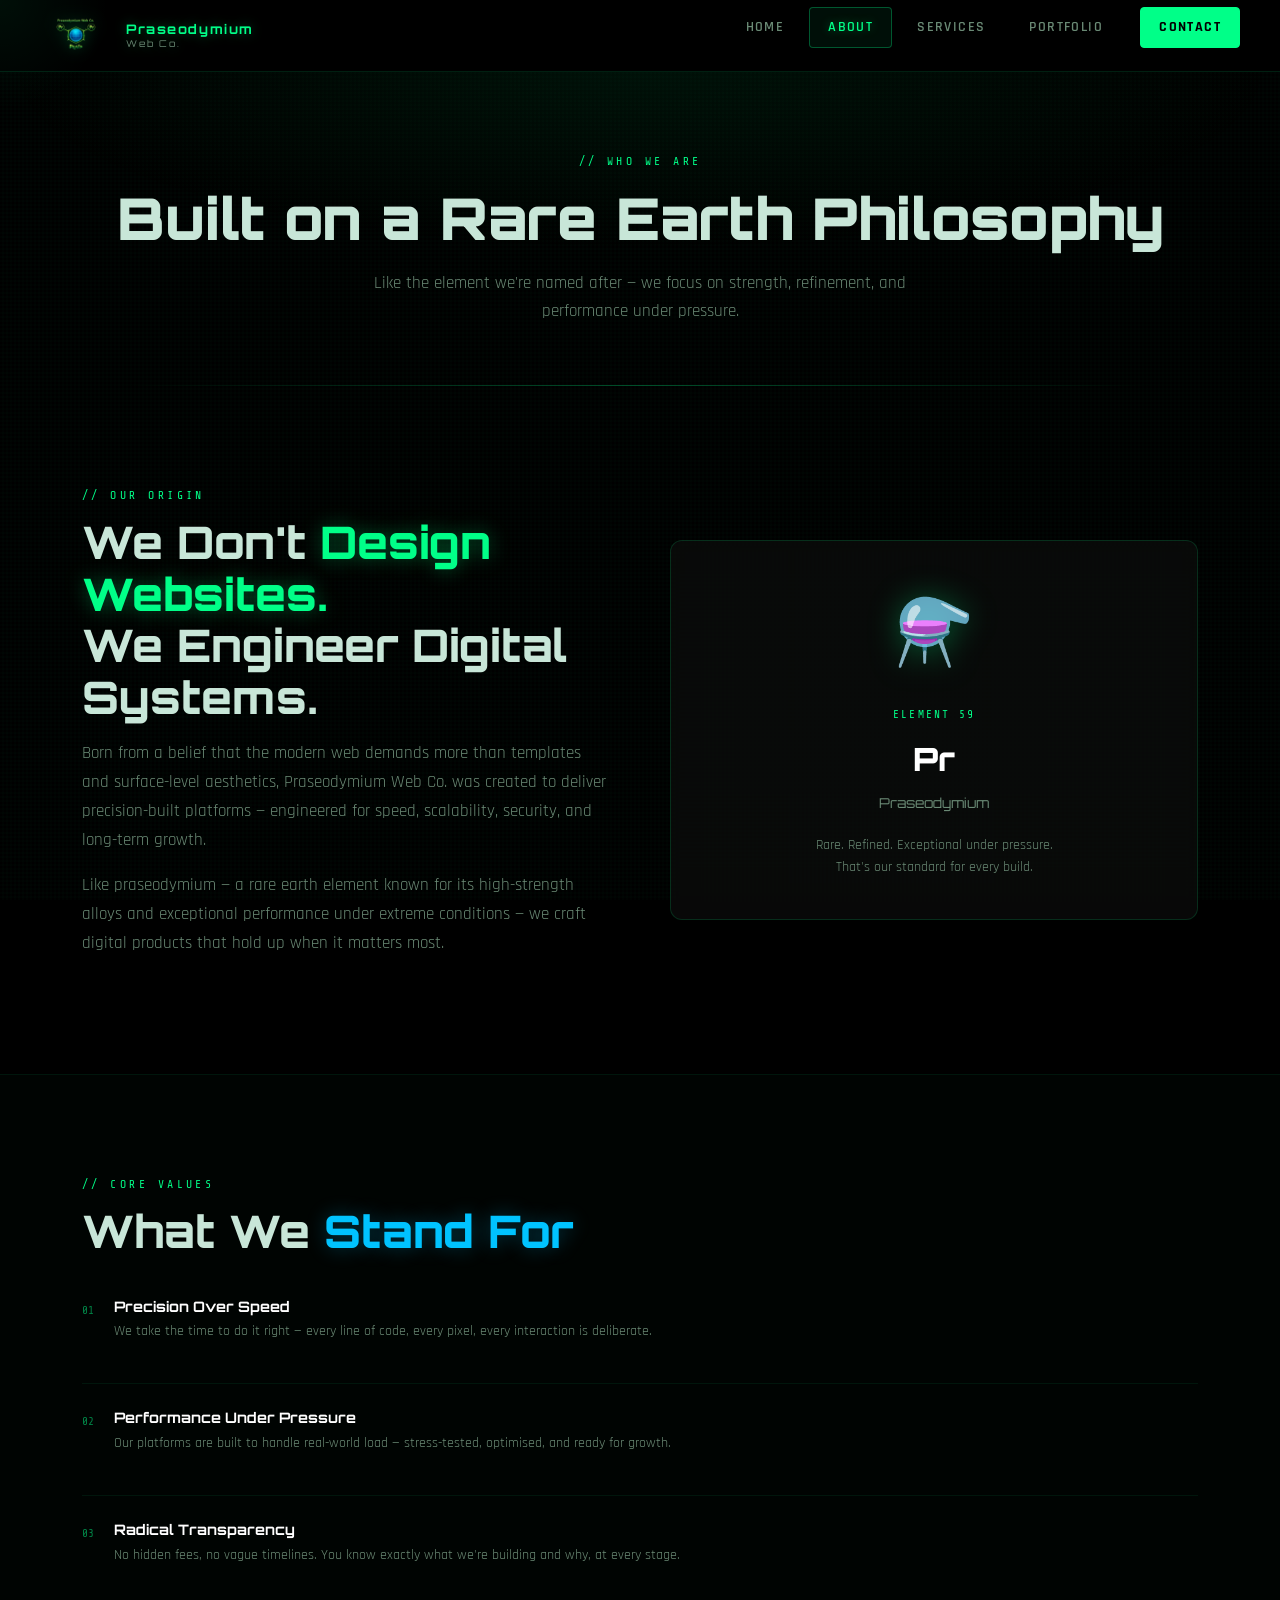
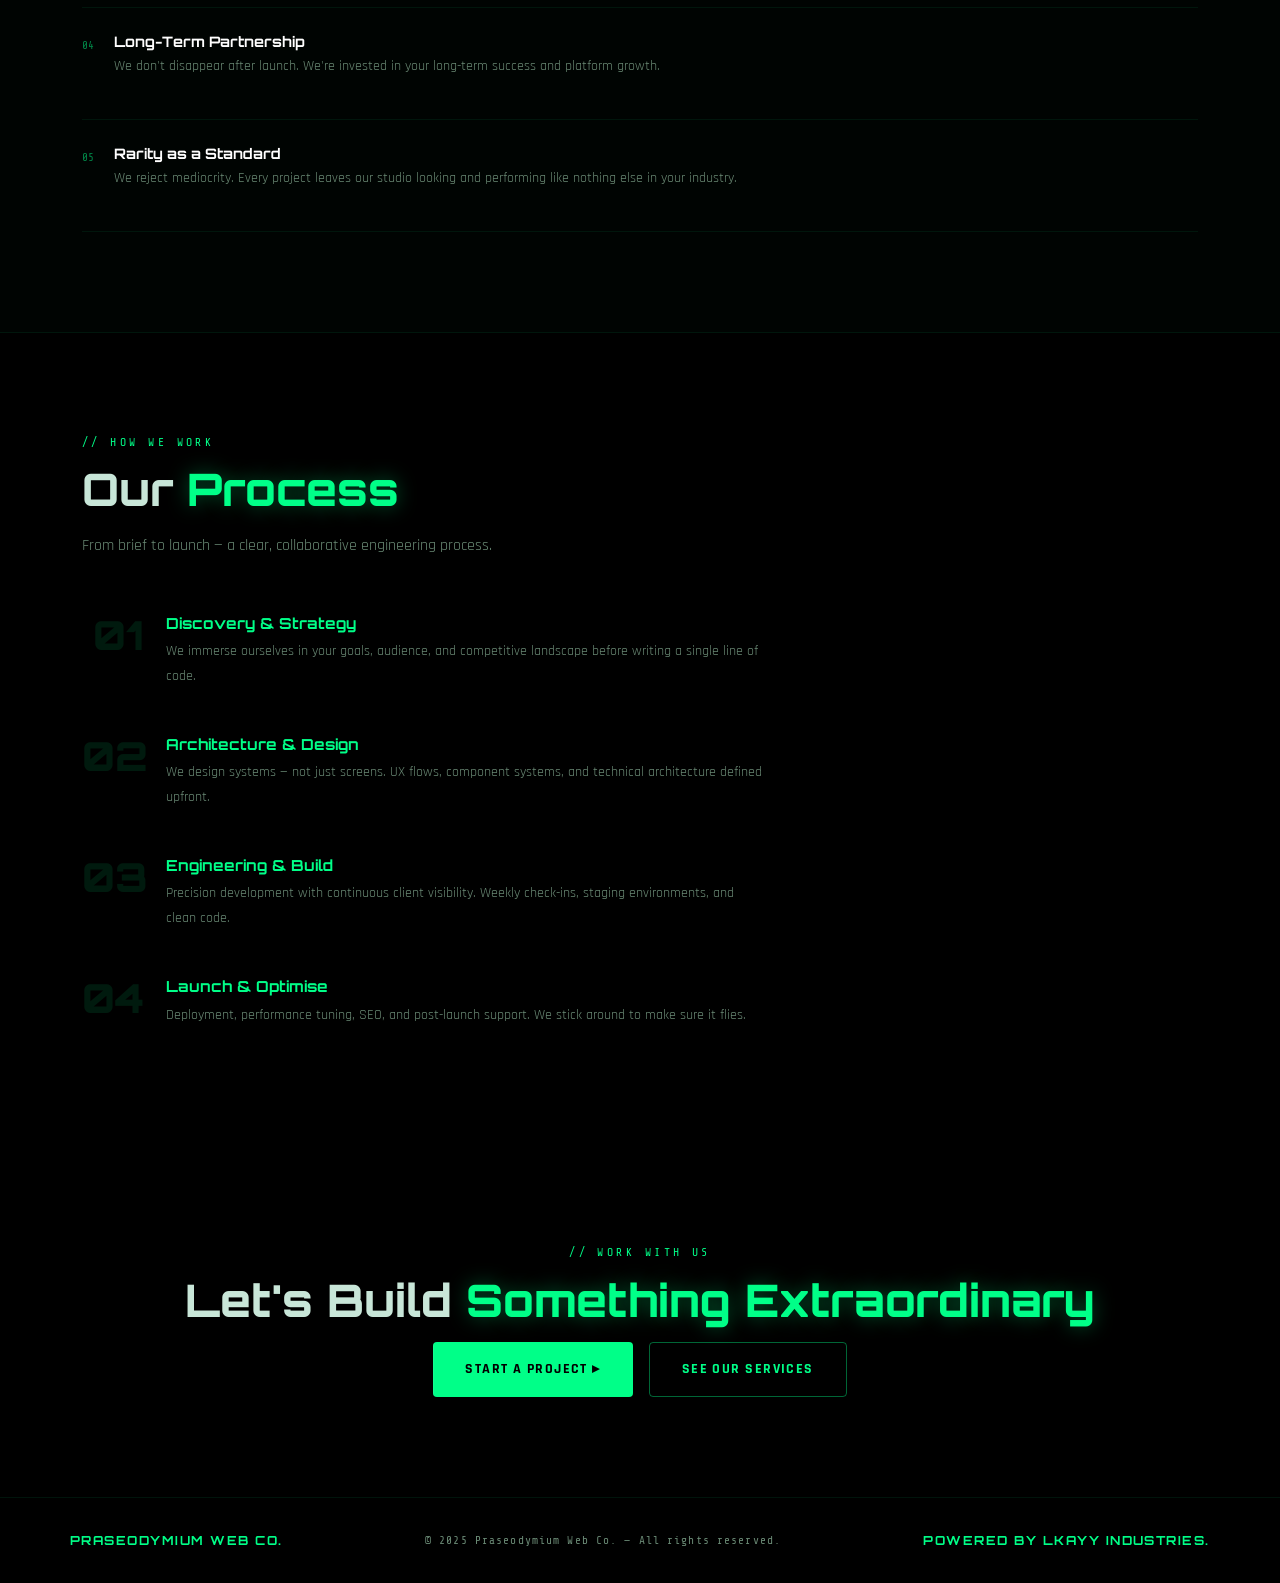
==== commit 7fcdf0a0: "Add powered by LKAYY INDUSTRIES to footer" ====
--- a/about.html
+++ b/about.html
@@ -3,8 +3,10 @@
 <head>
   <meta charset="UTF-8">
   <meta name="viewport" content="width=device-width, initial-scale=1">
+  <link href="https://cdn.jsdelivr.net/npm/bootstrap@5.3.3/dist/css/bootstrap.min.css" rel="stylesheet">
   <title>About — Praseodymium Web Co.</title>
   <link rel="stylesheet" href="css/style.css">
+  
 </head>
 <body>
 
@@ -177,6 +179,7 @@
   <div class="footer-inner">
     <div class="footer-logo">PRASEODYMIUM WEB CO.</div>
     <div class="footer-copy">© 2025 Praseodymium Web Co. — All rights reserved.</div>
+    <div class="footer-logo">POWERED BY LKAYY INDUSTRIES.</div>
   </div>
 </footer>
 
--- a/css/style.css
+++ b/css/style.css
@@ -194,6 +194,7 @@
 
 .intro-door {
   display: flex;
+  flex-direction: column;
   align-items: center;
   overflow: hidden;
 }
